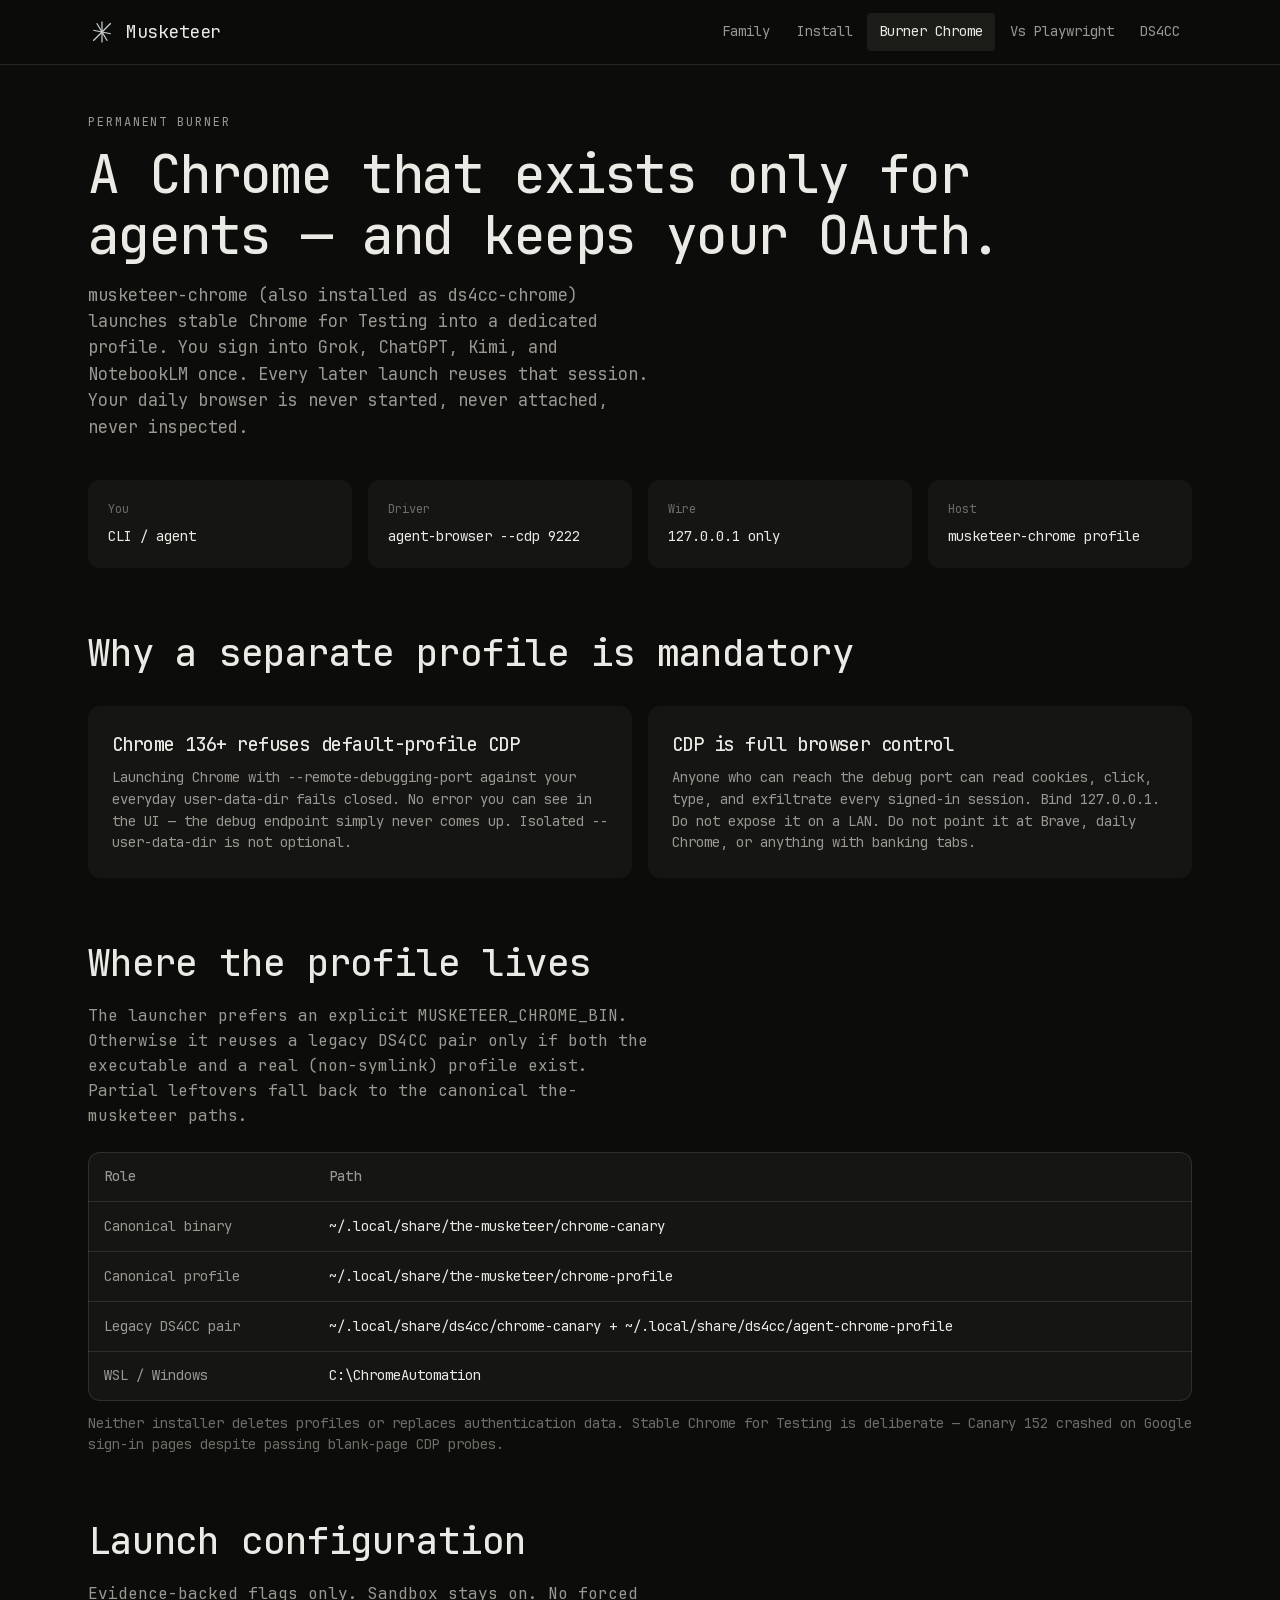
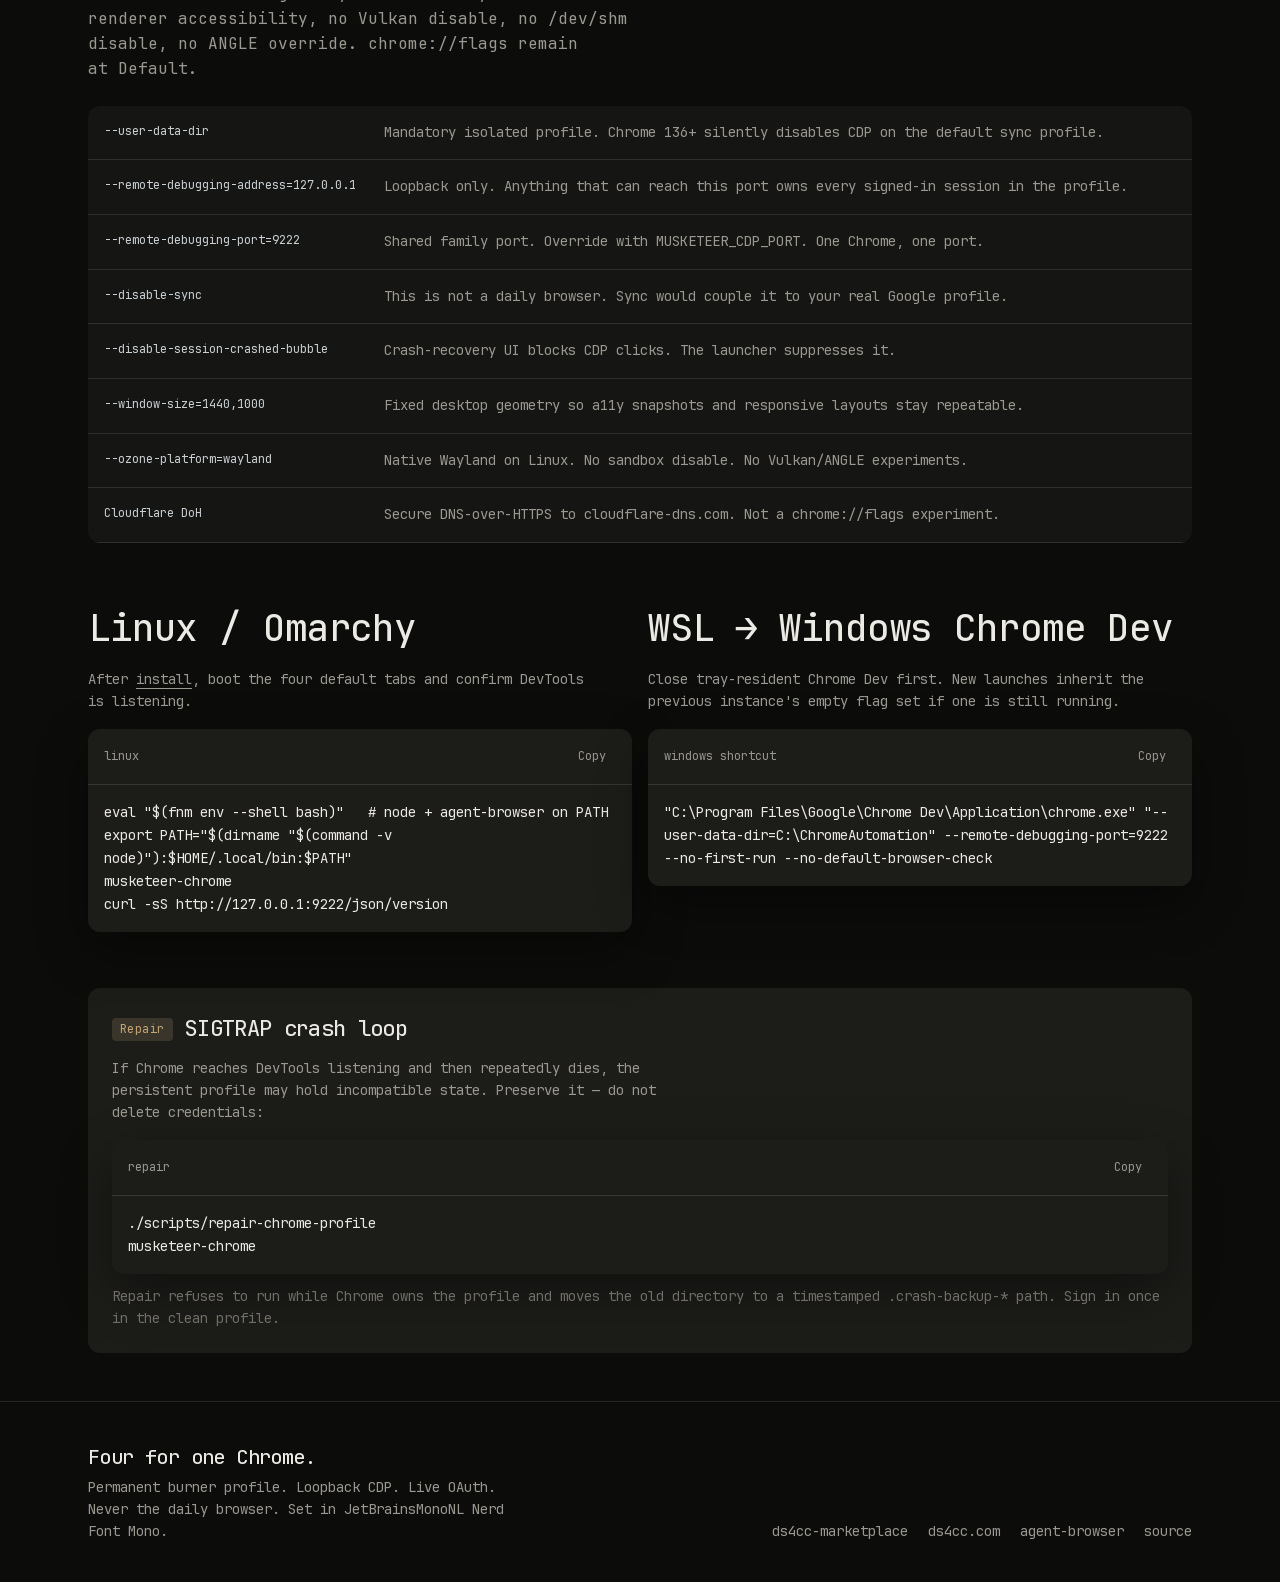
==== burner.html @ 3d70a9bb "Ship complete burnerchrome site in JetBrainsMonoNL Nerd Font Mono Every surface uses the NL (no-liga" ====
<!DOCTYPE html>
<html lang="en">
<head>
  <meta charset="utf-8" />
  <meta name="viewport" content="width=device-width, initial-scale=1" />
  <title>Burner Chrome — Musketeer family</title>
  <meta name="description" content="Four CDP adapters. One permanent burner Chrome. Persistent OAuth for web-GUI-only features." />
  <meta name="theme-color" content="#0c0c0b" />
  <link rel="icon" type="image/svg+xml" href="favicon.svg" />
  <link rel="preload" href="fonts/JetBrainsMonoNLNerdFontMono-Regular.woff2" as="font" type="font/woff2" crossorigin />
  <link rel="preload" href="fonts/JetBrainsMonoNLNerdFontMono-Medium.woff2" as="font" type="font/woff2" crossorigin />
  <link rel="stylesheet" href="assets/styles.css" />
</head>
<body>
  <a class="skip" href="#content">Skip to content</a>
  <header class="top">
    <div class="navwrap">
      <a class="brand" href="index.html">
        <svg viewBox="0 0 32 32" fill="none" stroke="currentColor" stroke-width="1.4" aria-hidden="true">
          <path d="M6 26 L26 6"/><path d="M10 6 L22 26"/><path d="M26 18 L6 14"/><path d="M16 4 L16 28"/>
        </svg>
        <span>Musketeer</span>
      </a>
      <nav class="desk"><a class="" href="family.html">Family</a>
          <a class="" href="install.html">Install</a>
          <a class="on" href="burner.html">Burner Chrome</a>
          <a class="" href="compare.html">Vs Playwright</a>
          <a class="" href="marketplace.html">DS4CC</a></nav>
      <button class="burger" type="button" data-burger aria-expanded="false" aria-label="Open menu">☰</button>
    </div>
    <div class="mob" data-mob><a href="family.html">Family</a>
          <a href="install.html">Install</a>
          <a href="burner.html">Burner Chrome</a>
          <a href="compare.html">Vs Playwright</a>
          <a href="marketplace.html">DS4CC</a></div>
  </header>
  <main id="content">
    <article class="wrap">
      <p class="eyebrow">Permanent burner</p>
      <h1 class="hero">A Chrome that exists only for agents — and keeps your OAuth.</h1>
      <p class="lede">musketeer-chrome (also installed as ds4cc-chrome) launches stable Chrome for Testing into a dedicated profile. You sign into Grok, ChatGPT, Kimi, and NotebookLM once. Every later launch reuses that session. Your daily browser is never started, never attached, never inspected.</p>
      <div class="grid4" style="margin-top:2.5rem">
        <div class="card"><p class="xs subtle">You</p><p class="sm" style="margin-top:0.5rem">CLI / agent</p></div>
        <div class="card"><p class="xs subtle">Driver</p><p class="sm" style="margin-top:0.5rem">agent-browser --cdp 9222</p></div>
        <div class="card"><p class="xs subtle">Wire</p><p class="sm" style="margin-top:0.5rem">127.0.0.1 only</p></div>
        <div class="card"><p class="xs subtle">Host</p><p class="sm" style="margin-top:0.5rem">musketeer-chrome profile</p></div>
      </div>
      <section style="margin-top:3.5rem">
        <h2 class="sec">Why a separate profile is mandatory</h2>
        <div class="grid2" style="margin-top:1.5rem">
          <div class="card pad">
            <h3 class="md">Chrome 136+ refuses default-profile CDP</h3>
            <p class="sm muted" style="margin-top:0.5rem">Launching Chrome with --remote-debugging-port against your everyday user-data-dir fails closed. No error you can see in the UI — the debug endpoint simply never comes up. Isolated --user-data-dir is not optional.</p>
          </div>
          <div class="card pad">
            <h3 class="md">CDP is full browser control</h3>
            <p class="sm muted" style="margin-top:0.5rem">Anyone who can reach the debug port can read cookies, click, type, and exfiltrate every signed-in session. Bind 127.0.0.1. Do not expose it on a LAN. Do not point it at Brave, daily Chrome, or anything with banking tabs.</p>
          </div>
        </div>
      </section>
      <section style="margin-top:3.5rem">
        <h2 class="sec">Where the profile lives</h2>
        <p class="muted" style="margin-top:0.75rem;max-width:36rem">The launcher prefers an explicit MUSKETEER_CHROME_BIN. Otherwise it reuses a legacy DS4CC pair only if both the executable and a real (non-symlink) profile exist. Partial leftovers fall back to the canonical the-musketeer paths.</p>
        <div class="tablewrap hair" style="margin-top:1.5rem">
          <table>
            <thead><tr><th>Role</th><th>Path</th></tr></thead>
            <tbody>
              <tr><td class="muted">Canonical binary</td><td class="break">~/.local/share/the-musketeer/chrome-canary</td></tr>
              <tr><td class="muted">Canonical profile</td><td class="break">~/.local/share/the-musketeer/chrome-profile</td></tr>
              <tr><td class="muted">Legacy DS4CC pair</td><td class="break">~/.local/share/ds4cc/chrome-canary + ~/.local/share/ds4cc/agent-chrome-profile</td></tr>
              <tr><td class="muted">WSL / Windows</td><td class="break">C:\ChromeAutomation</td></tr>
            </tbody>
          </table>
        </div>
        <p class="sm subtle" style="margin-top:0.75rem">Neither installer deletes profiles or replaces authentication data. Stable Chrome for Testing is deliberate — Canary 152 crashed on Google sign-in pages despite passing blank-page CDP probes.</p>
      </section>
      <section style="margin-top:3.5rem">
        <h2 class="sec">Launch configuration</h2>
        <p class="muted" style="margin-top:0.75rem;max-width:36rem">Evidence-backed flags only. Sandbox stays on. No forced renderer accessibility, no Vulkan disable, no /dev/shm disable, no ANGLE override. chrome://flags remain at Default.</p>
        <ul class="card" style="list-style:none;padding:0;margin:1.5rem 0 0;overflow:hidden"><li class="steps" style="border:0;padding:1rem;border-bottom:1px solid var(--border)"><code class="xs" style="color:var(--accent)">--user-data-dir</code><p class="sm muted">Mandatory isolated profile. Chrome 136+ silently disables CDP on the default sync profile.</p></li><li class="steps" style="border:0;padding:1rem;border-bottom:1px solid var(--border)"><code class="xs" style="color:var(--accent)">--remote-debugging-address=127.0.0.1</code><p class="sm muted">Loopback only. Anything that can reach this port owns every signed-in session in the profile.</p></li><li class="steps" style="border:0;padding:1rem;border-bottom:1px solid var(--border)"><code class="xs" style="color:var(--accent)">--remote-debugging-port=9222</code><p class="sm muted">Shared family port. Override with MUSKETEER_CDP_PORT. One Chrome, one port.</p></li><li class="steps" style="border:0;padding:1rem;border-bottom:1px solid var(--border)"><code class="xs" style="color:var(--accent)">--disable-sync</code><p class="sm muted">This is not a daily browser. Sync would couple it to your real Google profile.</p></li><li class="steps" style="border:0;padding:1rem;border-bottom:1px solid var(--border)"><code class="xs" style="color:var(--accent)">--disable-session-crashed-bubble</code><p class="sm muted">Crash-recovery UI blocks CDP clicks. The launcher suppresses it.</p></li><li class="steps" style="border:0;padding:1rem;border-bottom:1px solid var(--border)"><code class="xs" style="color:var(--accent)">--window-size=1440,1000</code><p class="sm muted">Fixed desktop geometry so a11y snapshots and responsive layouts stay repeatable.</p></li><li class="steps" style="border:0;padding:1rem;border-bottom:1px solid var(--border)"><code class="xs" style="color:var(--accent)">--ozone-platform=wayland</code><p class="sm muted">Native Wayland on Linux. No sandbox disable. No Vulkan/ANGLE experiments.</p></li><li class="steps" style="border:0;padding:1rem;border-bottom:1px solid var(--border)"><code class="xs" style="color:var(--accent)">Cloudflare DoH</code><p class="sm muted">Secure DNS-over-HTTPS to cloudflare-dns.com. Not a chrome://flags experiment.</p></li></ul>
      </section>
      <section class="grid2" style="margin-top:3.5rem">
        <div>
          <h2 class="sec">Linux / Omarchy</h2>
          <p class="sm muted" style="margin-top:0.75rem">After <a class="u" href="install.html">install</a>, boot the four default tabs and confirm DevTools is listening.</p>
          <div style="margin-top:1rem"><div class="copy">
  <div class="copyhead"><span>linux</span><button type="button" data-copy="burn-linux">Copy</button></div>
  <pre><code id="burn-linux">eval &quot;$(fnm env --shell bash)&quot;   # node + agent-browser on PATH
export PATH=&quot;$(dirname &quot;$(command -v node)&quot;):$HOME/.local/bin:$PATH&quot;
musketeer-chrome
curl -sS http://127.0.0.1:9222/json/version</code></pre>
</div></div>
        </div>
        <div>
          <h2 class="sec">WSL → Windows Chrome Dev</h2>
          <p class="sm muted" style="margin-top:0.75rem">Close tray-resident Chrome Dev first. New launches inherit the previous instance's empty flag set if one is still running.</p>
          <div style="margin-top:1rem"><div class="copy">
  <div class="copyhead"><span>windows shortcut</span><button type="button" data-copy="burn-wsl">Copy</button></div>
  <pre><code id="burn-wsl">&quot;C:\Program Files\Google\Chrome Dev\Application\chrome.exe&quot; &quot;--user-data-dir=C:\ChromeAutomation&quot; --remote-debugging-port=9222 --no-first-run --no-default-browser-check</code></pre>
</div></div>
        </div>
      </section>
      <section class="card pad raised" style="margin-top:3.5rem">
        <div class="row" style="margin-top:0;align-items:center"><span class="badge warn">Repair</span><h2 class="md">SIGTRAP crash loop</h2></div>
        <p class="sm muted" style="margin-top:0.75rem;max-width:36rem">If Chrome reaches DevTools listening and then repeatedly dies, the persistent profile may hold incompatible state. Preserve it — do not delete credentials:</p>
        <div style="margin-top:1rem"><div class="copy">
  <div class="copyhead"><span>repair</span><button type="button" data-copy="burn-repair">Copy</button></div>
  <pre><code id="burn-repair">./scripts/repair-chrome-profile
musketeer-chrome</code></pre>
</div></div>
        <p class="sm subtle" style="margin-top:0.75rem">Repair refuses to run while Chrome owns the profile and moves the old directory to a timestamped .crash-backup-* path. Sign in once in the clean profile.</p>
      </section>
    </article></main>
  <footer class="bot">
    <div class="foot">
      <div>
        <h2>Four for one Chrome.</h2>
        <p>Permanent burner profile. Loopback CDP. Live OAuth. Never the daily browser. Set in JetBrainsMonoNL Nerd Font Mono.</p>
      </div>
      <div class="flinks">
        <a href="https://github.com/VeigaPunk/ds4cc-marketplace">ds4cc-marketplace</a>
        <a href="https://ds4cc.com">ds4cc.com</a>
        <a href="https://github.com/vercel-labs/agent-browser">agent-browser</a>
        <a href="https://github.com/VeigaPunk/burnerchrome">source</a>
      </div>
    </div>
  </footer>
  <script src="assets/app.js"></script>
</body>
</html>
---- assets/styles.css ----
@font-face {
  font-family: "JetBrainsMonoNL NFM";
  src: url("../fonts/JetBrainsMonoNLNerdFontMono-Regular.woff2") format("woff2");
  font-weight: 400;
  font-style: normal;
  font-display: swap;
}
@font-face {
  font-family: "JetBrainsMonoNL NFM";
  src: url("../fonts/JetBrainsMonoNLNerdFontMono-Italic.woff2") format("woff2");
  font-weight: 400;
  font-style: italic;
  font-display: swap;
}
@font-face {
  font-family: "JetBrainsMonoNL NFM";
  src: url("../fonts/JetBrainsMonoNLNerdFontMono-Medium.woff2") format("woff2");
  font-weight: 500;
  font-style: normal;
  font-display: swap;
}
@font-face {
  font-family: "JetBrainsMonoNL NFM";
  src: url("../fonts/JetBrainsMonoNLNerdFontMono-Bold.woff2") format("woff2");
  font-weight: 700;
  font-style: normal;
  font-display: swap;
}
@font-face {
  font-family: "JetBrainsMonoNL NFM";
  src: url("../fonts/JetBrainsMonoNLNerdFontMono-BoldItalic.woff2") format("woff2");
  font-weight: 700;
  font-style: italic;
  font-display: swap;
}

:root {
  --bg: #0c0c0b;
  --surface: #151513;
  --raised: #1c1c19;
  --fg: #eceae4;
  --muted: #9a9890;
  --subtle: #6f6d66;
  --accent: #c9d0d4;
  --accent-fg: #0c0c0b;
  --border: color-mix(in oklab, #eceae4 12%, transparent);
  --border-strong: color-mix(in oklab, #eceae4 22%, transparent);
  --ok: #8faf8a;
  --warn: #c4a574;
  --danger: #c47a72;
  --font: "JetBrainsMonoNL NFM", "JetBrainsMonoNL Nerd Font Mono", ui-monospace, "SF Mono", Menlo, Consolas, monospace;
  --shadow: 0 18px 50px color-mix(in oklab, #000 40%, transparent);
  --max: 72rem;
}

* { box-sizing: border-box; }
html, body, button, input, textarea, select, code, pre, kbd, samp {
  font-family: var(--font);
  font-variant-ligatures: none;
  font-feature-settings: "calt" 0, "liga" 0, "tnum" 1;
  font-synthesis: none;
}
html {
  background: var(--bg);
  color: var(--fg);
  -webkit-font-smoothing: antialiased;
  -moz-osx-font-smoothing: grayscale;
}
body {
  margin: 0;
  min-height: 100dvh;
  overflow-x: clip;
  line-height: 1.55;
  text-wrap: pretty;
  display: flex;
  flex-direction: column;
}
a { color: inherit; text-decoration: none; }
a.u, .prose a { text-decoration: underline; text-underline-offset: 4px; }
button { cursor: pointer; border: 0; background: none; color: inherit; }
h1, h2, h3 { text-wrap: balance; letter-spacing: -0.03em; font-weight: 500; margin: 0; }
p { margin: 0; }
::selection { background: color-mix(in oklab, var(--accent) 35%, transparent); color: var(--fg); }

.skip {
  position: absolute; left: -999px;
}
.skip:focus {
  left: 1rem; top: 1rem; z-index: 50;
  background: var(--accent); color: var(--accent-fg);
  padding: 0.5rem 0.75rem; border-radius: 4px;
}

header.top {
  position: sticky; top: 0; z-index: 40;
  border-bottom: 1px solid var(--border);
  background: color-mix(in oklab, var(--bg) 90%, transparent);
  backdrop-filter: blur(8px);
}
.navwrap {
  max-width: var(--max);
  margin: 0 auto;
  height: 4rem;
  padding: 0 1rem;
  display: flex;
  align-items: center;
  justify-content: space-between;
  gap: 1rem;
}
@media (min-width: 640px) { .navwrap { padding: 0 1.5rem; } }
.brand { display: flex; align-items: center; gap: 0.65rem; color: var(--fg); }
.brand svg { width: 1.75rem; height: 1.75rem; color: var(--accent); }
.brand span { font-size: 1.125rem; letter-spacing: -0.03em; }
nav.desk { display: none; align-items: center; gap: 0.15rem; }
@media (min-width: 1024px) { nav.desk { display: flex; } }
nav.desk a {
  padding: 0.5rem 0.75rem;
  border-radius: 4px;
  font-size: 0.875rem;
  color: var(--muted);
}
nav.desk a:hover, nav.desk a.on { color: var(--fg); }
nav.desk a.on { background: var(--raised); }
.burger {
  width: 2.75rem; height: 2.75rem;
  display: grid; place-items: center;
  border-radius: 4px;
}
@media (min-width: 1024px) { .burger { display: none; } }
.mob {
  display: none;
  border-top: 1px solid var(--border);
  background: var(--bg);
  padding: 1rem;
}
.mob.open { display: flex; flex-direction: column; gap: 0.25rem; }
.mob a { padding: 0.75rem; border-radius: 8px; }
.mob a:hover { background: var(--raised); }

main { flex: 1; }
footer.bot { border-top: 1px solid var(--border); margin-top: auto; }
.foot {
  max-width: var(--max);
  margin: 0 auto;
  padding: 2.5rem 1rem;
  display: flex;
  flex-direction: column;
  gap: 1rem;
}
@media (min-width: 640px) {
  .foot { flex-direction: row; align-items: flex-end; justify-content: space-between; padding: 2.5rem 1.5rem; }
}
.foot h2 { font-size: 1.25rem; }
.foot p { margin-top: 0.25rem; max-width: 28rem; font-size: 0.875rem; color: var(--muted); }
.flinks { display: flex; flex-wrap: wrap; gap: 0.5rem 1.25rem; font-size: 0.875rem; color: var(--muted); }
.flinks a:hover { color: var(--fg); }

.wrap { max-width: var(--max); margin: 0 auto; padding: 3rem 1rem; }
@media (min-width: 640px) { .wrap { padding: 3rem 1.5rem; } }
.eyebrow { font-size: 0.75rem; letter-spacing: 0.16em; text-transform: uppercase; color: var(--muted); }
h1.hero { margin-top: 0.75rem; font-size: clamp(2.15rem, 1.4rem + 2.4vw, 3.4rem); line-height: 1.15; }
h2.sec { font-size: clamp(1.75rem, 1.3rem + 1.6vw, 2.35rem); }
h2.md { font-size: 1.375rem; }
.lede { margin-top: 1rem; max-width: 36rem; color: var(--muted); font-size: 1.0625rem; }
.muted { color: var(--muted); }
.subtle { color: var(--subtle); }
.sm { font-size: 0.875rem; }
.xs { font-size: 0.75rem; }

.row { display: flex; flex-wrap: wrap; gap: 0.75rem; margin-top: 2rem; }
.btn {
  display: inline-flex; align-items: center; justify-content: center; gap: 0.5rem;
  min-height: 2.75rem; padding: 0 1.1rem; border-radius: 8px;
  background: var(--accent); color: var(--accent-fg); font-weight: 500;
}
.btn.ghost {
  background: var(--raised); color: var(--fg);
  box-shadow: inset 0 0 0 1px var(--border);
}
.btn:hover { filter: brightness(1.06); }

.hair { box-shadow: inset 0 0 0 1px var(--border); }
.card { background: var(--surface); border-radius: 12px; padding: 1.25rem; }
.card.pad { padding: 1.5rem; }
.raised { background: var(--raised); }

.grid2 { display: grid; gap: 1rem; }
.grid3 { display: grid; gap: 1rem; }
.grid4 { display: grid; gap: 1rem; }
@media (min-width: 640px) { .grid2 { grid-template-columns: 1fr 1fr; } .grid4 { grid-template-columns: 1fr 1fr; } }
@media (min-width: 768px) { .grid3 { grid-template-columns: 1fr 1fr 1fr; } }
@media (min-width: 1024px) {
  .grid4 { grid-template-columns: repeat(4, 1fr); }
  .split { display: grid; grid-template-columns: 7fr 5fr; gap: 2.5rem; align-items: start; }
  .split-rev { display: grid; grid-template-columns: 4fr 8fr; gap: 2rem; align-items: start; }
}

.band { border-bottom: 1px solid var(--border); }
.band-pad { padding: 3.5rem 0; }

.chrome {
  background: var(--raised);
  border-radius: 12px;
  padding: 0.75rem;
  box-shadow: var(--shadow);
}
.dots { display: flex; align-items: center; gap: 0.5rem; padding: 0 0.5rem 0.75rem; }
.dot { width: 0.625rem; height: 0.625rem; border-radius: 999px; background: var(--border-strong); }
.tabs { display: grid; grid-template-columns: 1fr 1fr; gap: 0.25rem; }
@media (min-width: 640px) { .tabs { grid-template-columns: repeat(4, 1fr); } }
.tab { text-align: center; font-size: 0.75rem; color: var(--muted); padding: 0.5rem; border-radius: 4px; }
.tab.on { background: var(--surface); color: var(--fg); }
.pane { margin-top: 0.75rem; background: var(--bg); border-radius: 8px; padding: 1rem; }
.bar { height: 0.5rem; border-radius: 2px; background: var(--raised); margin-bottom: 0.75rem; }
.clip { margin-top: 1rem; background: var(--surface); border-radius: 6px; padding: 0.5rem 0.75rem; font-size: 0.75rem; color: var(--muted); }

.badge {
  display: inline-flex; align-items: center;
  padding: 0.15rem 0.5rem; border-radius: 4px;
  font-size: 0.75rem; letter-spacing: 0.04em;
  background: var(--raised); color: var(--muted);
  box-shadow: inset 0 0 0 1px var(--border);
}
.badge.ok { background: color-mix(in oklab, var(--ok) 18%, transparent); color: var(--ok); box-shadow: none; }
.badge.warn { background: color-mix(in oklab, var(--warn) 18%, transparent); color: var(--warn); box-shadow: none; }
.badge.hi { background: var(--accent); color: var(--accent-fg); box-shadow: none; }

.copy {
  min-width: 0; max-width: 100%; overflow: hidden;
  border-radius: 12px; background: var(--raised); box-shadow: var(--shadow);
}
.copyhead {
  display: flex; align-items: center; justify-content: space-between;
  gap: 0.75rem; border-bottom: 1px solid var(--border);
  padding: 0.6rem 1rem; font-size: 0.75rem; color: var(--muted);
}
.copyhead button {
  min-height: 2.25rem; padding: 0 0.65rem; border-radius: 4px; font-size: 0.75rem;
}
.copyhead button:hover { background: var(--surface); color: var(--fg); }
.copy pre {
  margin: 0; max-height: 24rem; overflow: auto;
  padding: 1rem; font-size: 0.875rem; line-height: 1.65;
  white-space: pre-wrap; word-break: break-word; color: var(--fg);
}

.tablewrap { overflow-x: auto; border-radius: 12px; background: var(--surface); }
table { width: 100%; border-collapse: collapse; text-align: left; font-size: 0.875rem; }
th, td { padding: 0.85rem 1rem; vertical-align: top; border-bottom: 1px solid var(--border); }
th { color: var(--muted); font-weight: 500; }
tr:last-child td { border-bottom: 0; }
td.break { word-break: break-all; }

.steps { display: grid; gap: 1rem; border-top: 1px solid var(--border); padding-top: 2rem; }
@media (min-width: 768px) { .steps { grid-template-columns: 3fr 9fr; } }
.num { font-size: 0.75rem; color: var(--subtle); }

.tabsbar { display: flex; flex-wrap: wrap; gap: 0.5rem; margin: 2rem 0 1.25rem; }
.tabsbar button {
  min-height: 2.75rem; padding: 0 1rem; border-radius: 8px;
  background: var(--raised); color: var(--muted);
  box-shadow: inset 0 0 0 1px var(--border);
}
.tabsbar button.on { background: var(--accent); color: var(--accent-fg); box-shadow: none; }

.chips { display: flex; flex-wrap: wrap; gap: 0.5rem; }
.chip { border-radius: 4px; padding: 0.25rem 0.65rem; font-size: 0.75rem; background: var(--raised); color: var(--muted); box-shadow: inset 0 0 0 1px var(--border); }
.chip.hi { background: var(--accent); color: var(--accent-fg); box-shadow: none; }

@media (prefers-reduced-motion: reduce) {
  * { animation-duration: 0.01ms !important; transition-duration: 0.01ms !important; }
}
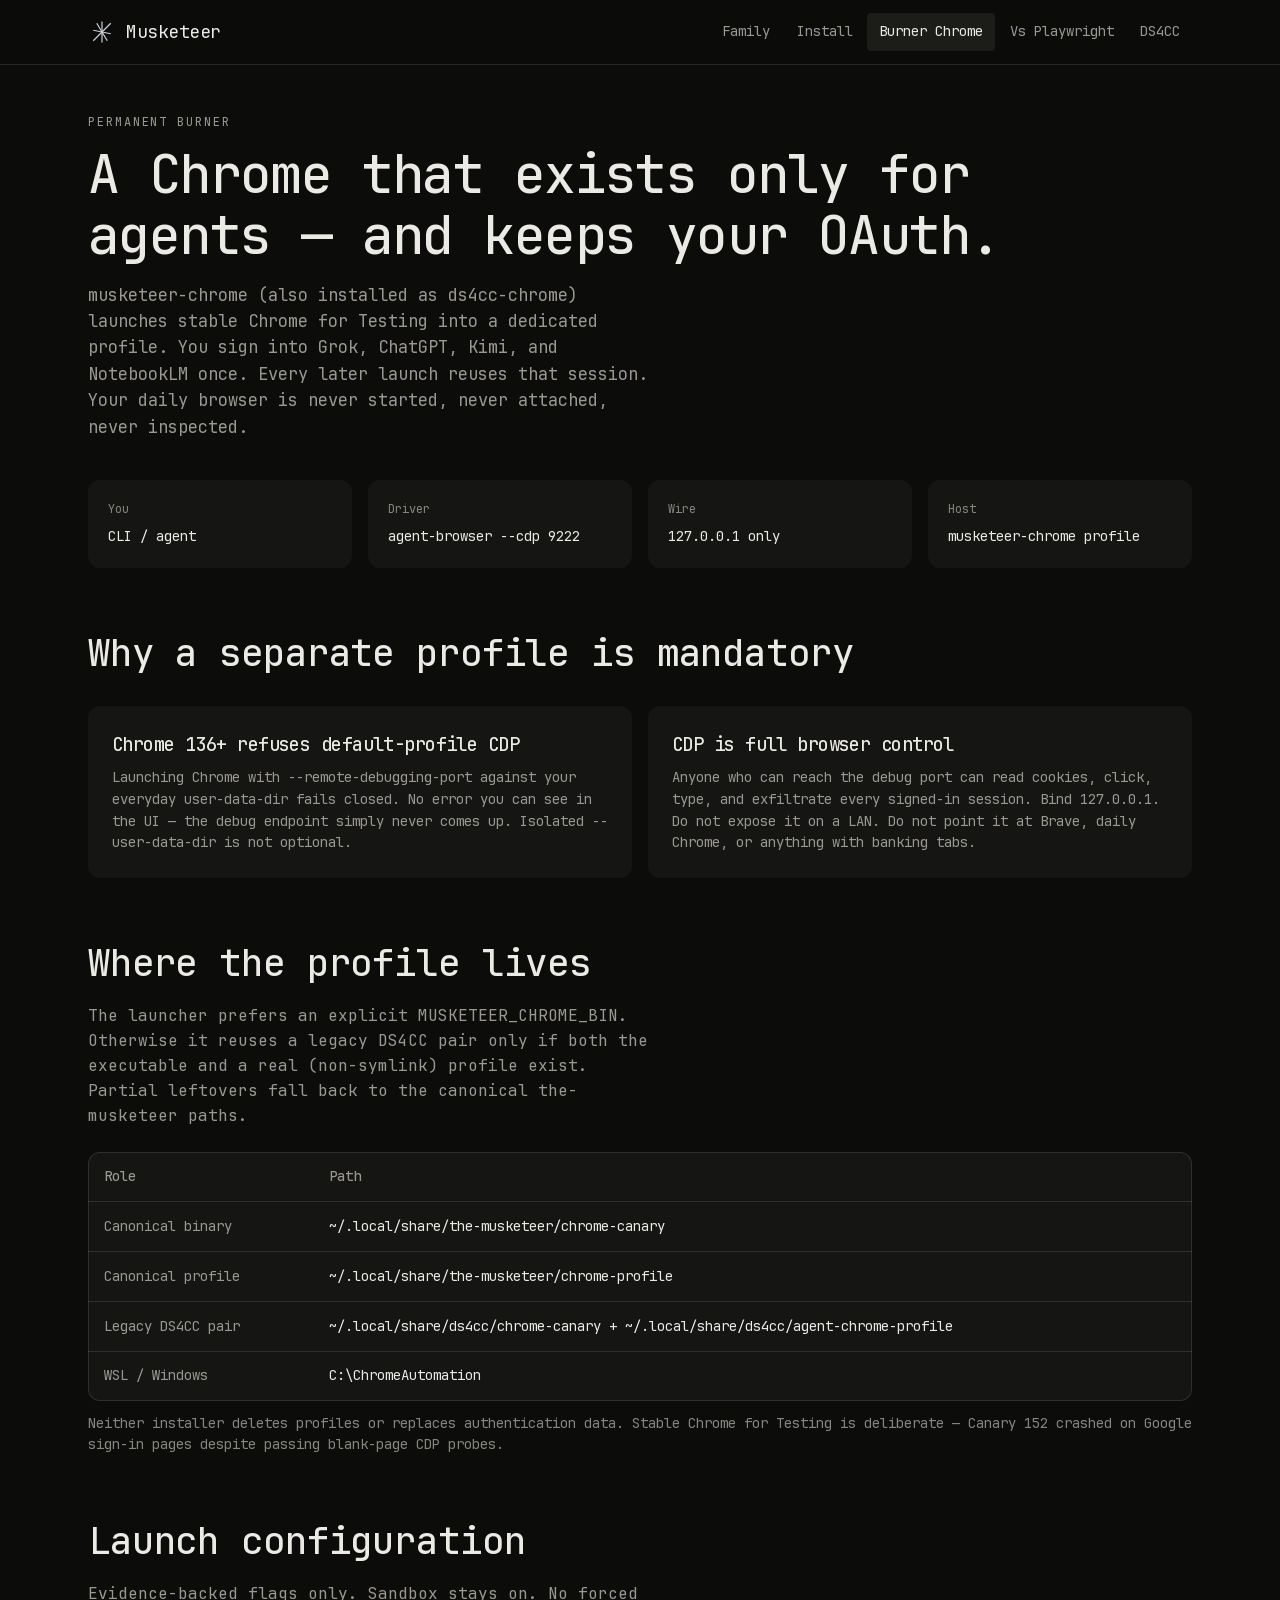
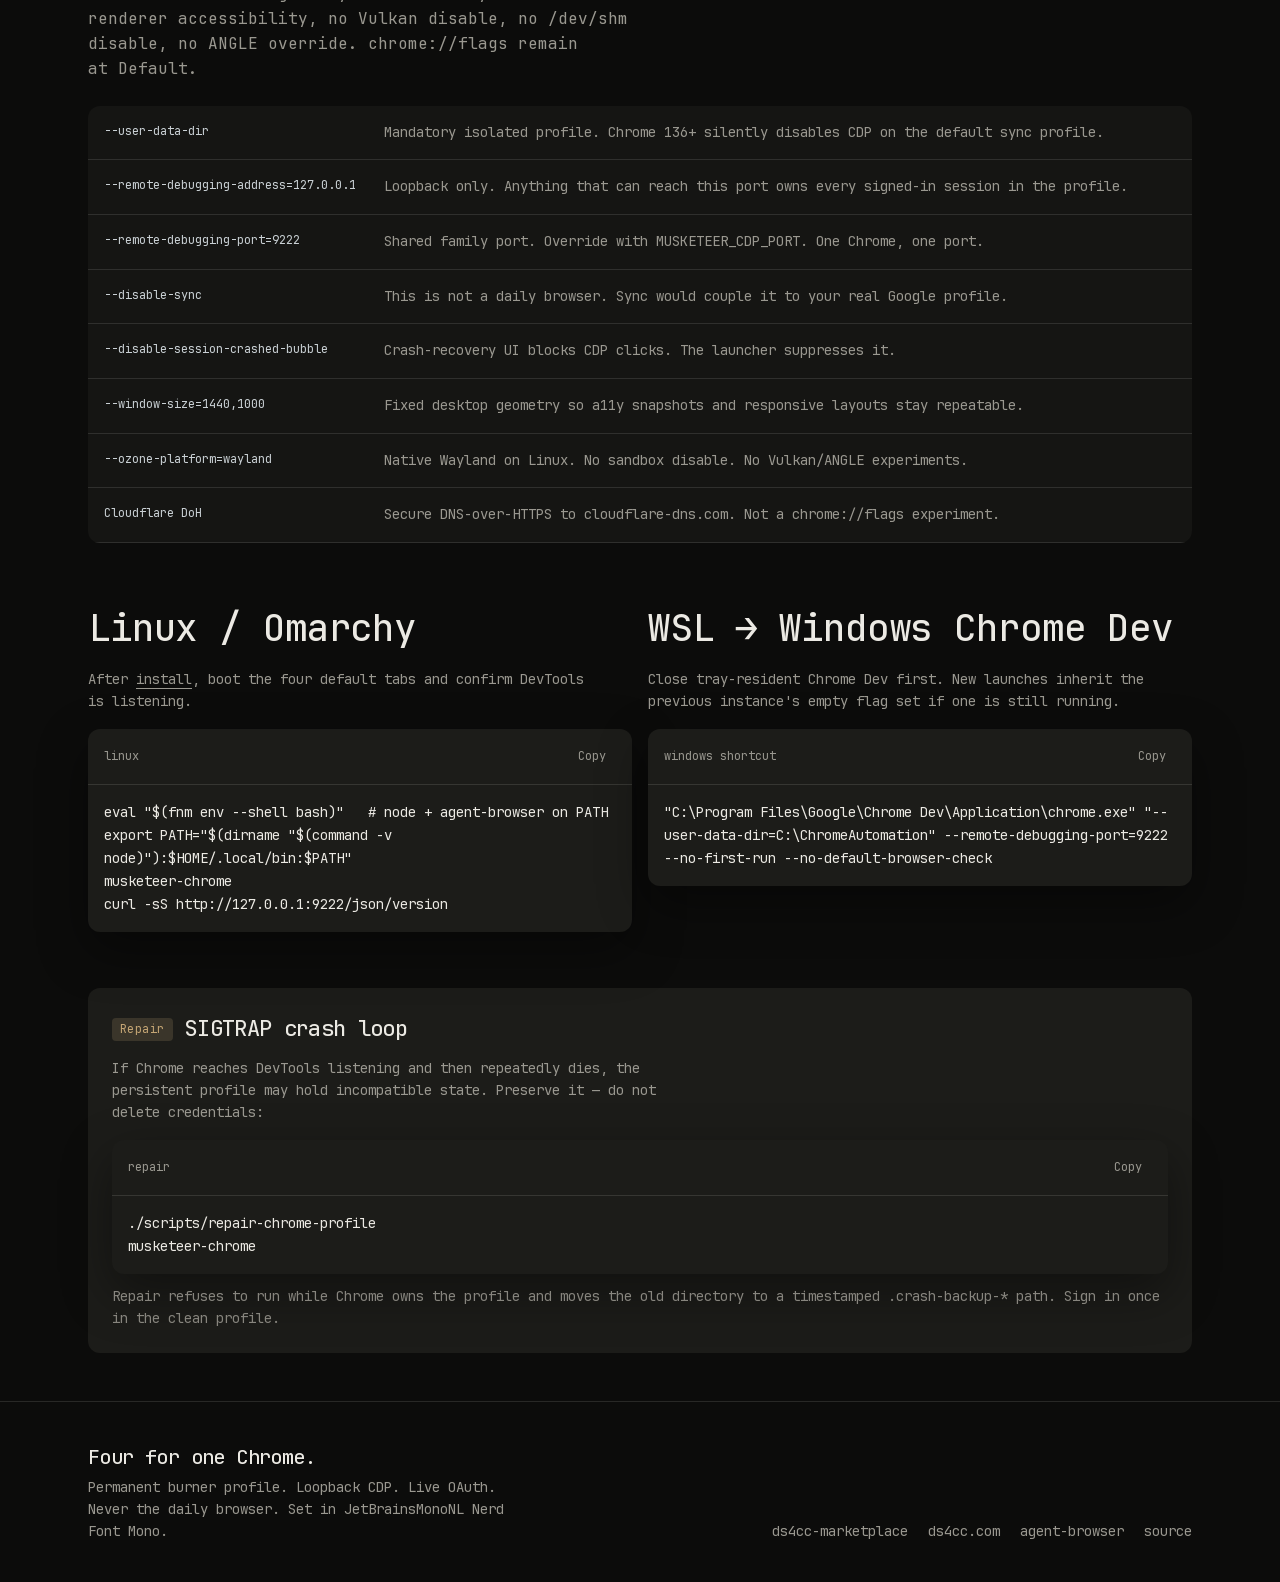
==== commit 5aadde63: "Site polish round-up: meta/OG hygiene, accessibility and freshness across all pages" ====
--- a/burner.html
+++ b/burner.html
@@ -4,9 +4,24 @@
   <meta charset="utf-8" />
   <meta name="viewport" content="width=device-width, initial-scale=1" />
   <title>Burner Chrome — Musketeer family</title>
-  <meta name="description" content="Four CDP adapters. One permanent burner Chrome. Persistent OAuth for web-GUI-only features." />
+  <meta name="description" content="musketeer-chrome launches Chrome for Testing into a dedicated profile. Sign in once — every later launch reuses the session. Never the daily browser." />
   <meta name="theme-color" content="#0c0c0b" />
+  <link rel="canonical" href="https://burnerchrome-pages.vercel.app/burner" />
+  <meta property="og:type" content="website" />
+  <meta property="og:site_name" content="burnerchrome" />
+  <meta property="og:title" content="Burner Chrome — Musketeer family" />
+  <meta property="og:description" content="musketeer-chrome launches Chrome for Testing into a dedicated profile. Sign in once — every later launch reuses the session. Never the daily browser." />
+  <meta property="og:url" content="https://burnerchrome-pages.vercel.app/burner" />
+  <meta property="og:image" content="https://burnerchrome-pages.vercel.app/assets/og.png" />
+  <meta property="og:image:width" content="1200" />
+  <meta property="og:image:height" content="630" />
+  <meta property="og:image:alt" content="Musketeer brand mark, steel on warm black: Four adapters. One permanent burner Chrome." />
+  <meta name="twitter:card" content="summary_large_image" />
+  <meta name="twitter:title" content="Burner Chrome — Musketeer family" />
+  <meta name="twitter:description" content="musketeer-chrome launches Chrome for Testing into a dedicated profile. Sign in once — every later launch reuses the session. Never the daily browser." />
+  <meta name="twitter:image" content="https://burnerchrome-pages.vercel.app/assets/og.png" />
   <link rel="icon" type="image/svg+xml" href="favicon.svg" />
+  <link rel="preconnect" href="https://cdn.jsdelivr.net" crossorigin />
   <link rel="preload" href="fonts/JetBrainsMonoNLNerdFontMono-Regular.woff2" as="font" type="font/woff2" crossorigin />
   <link rel="preload" href="fonts/JetBrainsMonoNLNerdFontMono-Medium.woff2" as="font" type="font/woff2" crossorigin />
   <link rel="stylesheet" href="assets/styles.css" />
@@ -15,24 +30,24 @@
   <a class="skip" href="#content">Skip to content</a>
   <header class="top">
     <div class="navwrap">
-      <a class="brand" href="index.html">
+      <a class="brand" href="./">
         <svg viewBox="0 0 32 32" fill="none" stroke="currentColor" stroke-width="1.4" aria-hidden="true">
           <path d="M6 26 L26 6"/><path d="M10 6 L22 26"/><path d="M26 18 L6 14"/><path d="M16 4 L16 28"/>
         </svg>
         <span>Musketeer</span>
       </a>
-      <nav class="desk"><a class="" href="family.html">Family</a>
-          <a class="" href="install.html">Install</a>
-          <a class="on" href="burner.html">Burner Chrome</a>
-          <a class="" href="compare.html">Vs Playwright</a>
-          <a class="" href="marketplace.html">DS4CC</a></nav>
+      <nav class="desk" aria-label="Primary"><a class="" href="family">Family</a>
+          <a class="" href="install">Install</a>
+          <a class="on" aria-current="page" href="burner">Burner Chrome</a>
+          <a class="" href="compare">Vs Playwright</a>
+          <a class="" href="marketplace">DS4CC</a></nav>
       <button class="burger" type="button" data-burger aria-expanded="false" aria-label="Open menu">☰</button>
     </div>
-    <div class="mob" data-mob><a href="family.html">Family</a>
-          <a href="install.html">Install</a>
-          <a href="burner.html">Burner Chrome</a>
-          <a href="compare.html">Vs Playwright</a>
-          <a href="marketplace.html">DS4CC</a></div>
+    <nav class="mob" data-mob aria-label="Mobile"><a href="family">Family</a>
+          <a href="install">Install</a>
+          <a href="burner">Burner Chrome</a>
+          <a href="compare">Vs Playwright</a>
+          <a href="marketplace">DS4CC</a></nav>
   </header>
   <main id="content">
     <article class="wrap">
@@ -82,9 +97,9 @@
       <section class="grid2" style="margin-top:3.5rem">
         <div>
           <h2 class="sec">Linux / Omarchy</h2>
-          <p class="sm muted" style="margin-top:0.75rem">After <a class="u" href="install.html">install</a>, boot the four default tabs and confirm DevTools is listening.</p>
+          <p class="sm muted" style="margin-top:0.75rem">After <a class="u" href="install">install</a>, boot the four default tabs and confirm DevTools is listening.</p>
           <div style="margin-top:1rem"><div class="copy">
-  <div class="copyhead"><span>linux</span><button type="button" data-copy="burn-linux">Copy</button></div>
+  <div class="copyhead"><span>linux</span><button type="button" aria-live="polite" data-copy="burn-linux">Copy</button></div>
   <pre><code id="burn-linux">eval &quot;$(fnm env --shell bash)&quot;   # node + agent-browser on PATH
 export PATH=&quot;$(dirname &quot;$(command -v node)&quot;):$HOME/.local/bin:$PATH&quot;
 musketeer-chrome
@@ -95,7 +110,7 @@
           <h2 class="sec">WSL → Windows Chrome Dev</h2>
           <p class="sm muted" style="margin-top:0.75rem">Close tray-resident Chrome Dev first. New launches inherit the previous instance's empty flag set if one is still running.</p>
           <div style="margin-top:1rem"><div class="copy">
-  <div class="copyhead"><span>windows shortcut</span><button type="button" data-copy="burn-wsl">Copy</button></div>
+  <div class="copyhead"><span>windows shortcut</span><button type="button" aria-live="polite" data-copy="burn-wsl">Copy</button></div>
   <pre><code id="burn-wsl">&quot;C:\Program Files\Google\Chrome Dev\Application\chrome.exe&quot; &quot;--user-data-dir=C:\ChromeAutomation&quot; --remote-debugging-port=9222 --no-first-run --no-default-browser-check</code></pre>
 </div></div>
         </div>
@@ -104,7 +119,7 @@
         <div class="row" style="margin-top:0;align-items:center"><span class="badge warn">Repair</span><h2 class="md">SIGTRAP crash loop</h2></div>
         <p class="sm muted" style="margin-top:0.75rem;max-width:36rem">If Chrome reaches DevTools listening and then repeatedly dies, the persistent profile may hold incompatible state. Preserve it — do not delete credentials:</p>
         <div style="margin-top:1rem"><div class="copy">
-  <div class="copyhead"><span>repair</span><button type="button" data-copy="burn-repair">Copy</button></div>
+  <div class="copyhead"><span>repair</span><button type="button" aria-live="polite" data-copy="burn-repair">Copy</button></div>
   <pre><code id="burn-repair">./scripts/repair-chrome-profile
 musketeer-chrome</code></pre>
 </div></div>
--- a/assets/styles.css
+++ b/assets/styles.css
@@ -1,36 +1,25 @@
 @font-face {
   font-family: "JetBrainsMonoNL NFM";
-  src: url("../fonts/JetBrainsMonoNLNerdFontMono-Regular.woff2") format("woff2");
+  src: url("../fonts/JetBrainsMonoNLNerdFontMono-Regular.woff2") format("woff2"),
+       url("https://cdn.jsdelivr.net/gh/VeigaPunk/burnerchrome@main/fonts/JetBrainsMonoNLNerdFontMono-Regular.woff2") format("woff2");
   font-weight: 400;
   font-style: normal;
   font-display: swap;
 }
 @font-face {
   font-family: "JetBrainsMonoNL NFM";
-  src: url("../fonts/JetBrainsMonoNLNerdFontMono-Italic.woff2") format("woff2");
-  font-weight: 400;
-  font-style: italic;
-  font-display: swap;
-}
-@font-face {
-  font-family: "JetBrainsMonoNL NFM";
-  src: url("../fonts/JetBrainsMonoNLNerdFontMono-Medium.woff2") format("woff2");
+  src: url("../fonts/JetBrainsMonoNLNerdFontMono-Medium.woff2") format("woff2"),
+       url("https://cdn.jsdelivr.net/gh/VeigaPunk/burnerchrome@main/fonts/JetBrainsMonoNLNerdFontMono-Medium.woff2") format("woff2");
   font-weight: 500;
   font-style: normal;
   font-display: swap;
 }
 @font-face {
   font-family: "JetBrainsMonoNL NFM";
-  src: url("../fonts/JetBrainsMonoNLNerdFontMono-Bold.woff2") format("woff2");
+  src: url("../fonts/JetBrainsMonoNLNerdFontMono-Bold.woff2") format("woff2"),
+       url("https://cdn.jsdelivr.net/gh/VeigaPunk/burnerchrome@main/fonts/JetBrainsMonoNLNerdFontMono-Bold.woff2") format("woff2");
   font-weight: 700;
   font-style: normal;
-  font-display: swap;
-}
-@font-face {
-  font-family: "JetBrainsMonoNL NFM";
-  src: url("../fonts/JetBrainsMonoNLNerdFontMono-BoldItalic.woff2") format("woff2");
-  font-weight: 700;
-  font-style: italic;
   font-display: swap;
 }
 
@@ -40,7 +29,7 @@
   --raised: #1c1c19;
   --fg: #eceae4;
   --muted: #9a9890;
-  --subtle: #6f6d66;
+  --subtle: #87857e;
   --accent: #c9d0d4;
   --accent-fg: #0c0c0b;
   --border: color-mix(in oklab, #eceae4 12%, transparent);
@@ -77,6 +66,7 @@
 }
 a { color: inherit; text-decoration: none; }
 a.u, .prose a { text-decoration: underline; text-underline-offset: 4px; }
+:focus-visible { outline: 2px solid var(--fg); outline-offset: 2px; }
 button { cursor: pointer; border: 0; background: none; color: inherit; }
 h1, h2, h3 { text-wrap: balance; letter-spacing: -0.03em; font-weight: 500; margin: 0; }
 p { margin: 0; }
